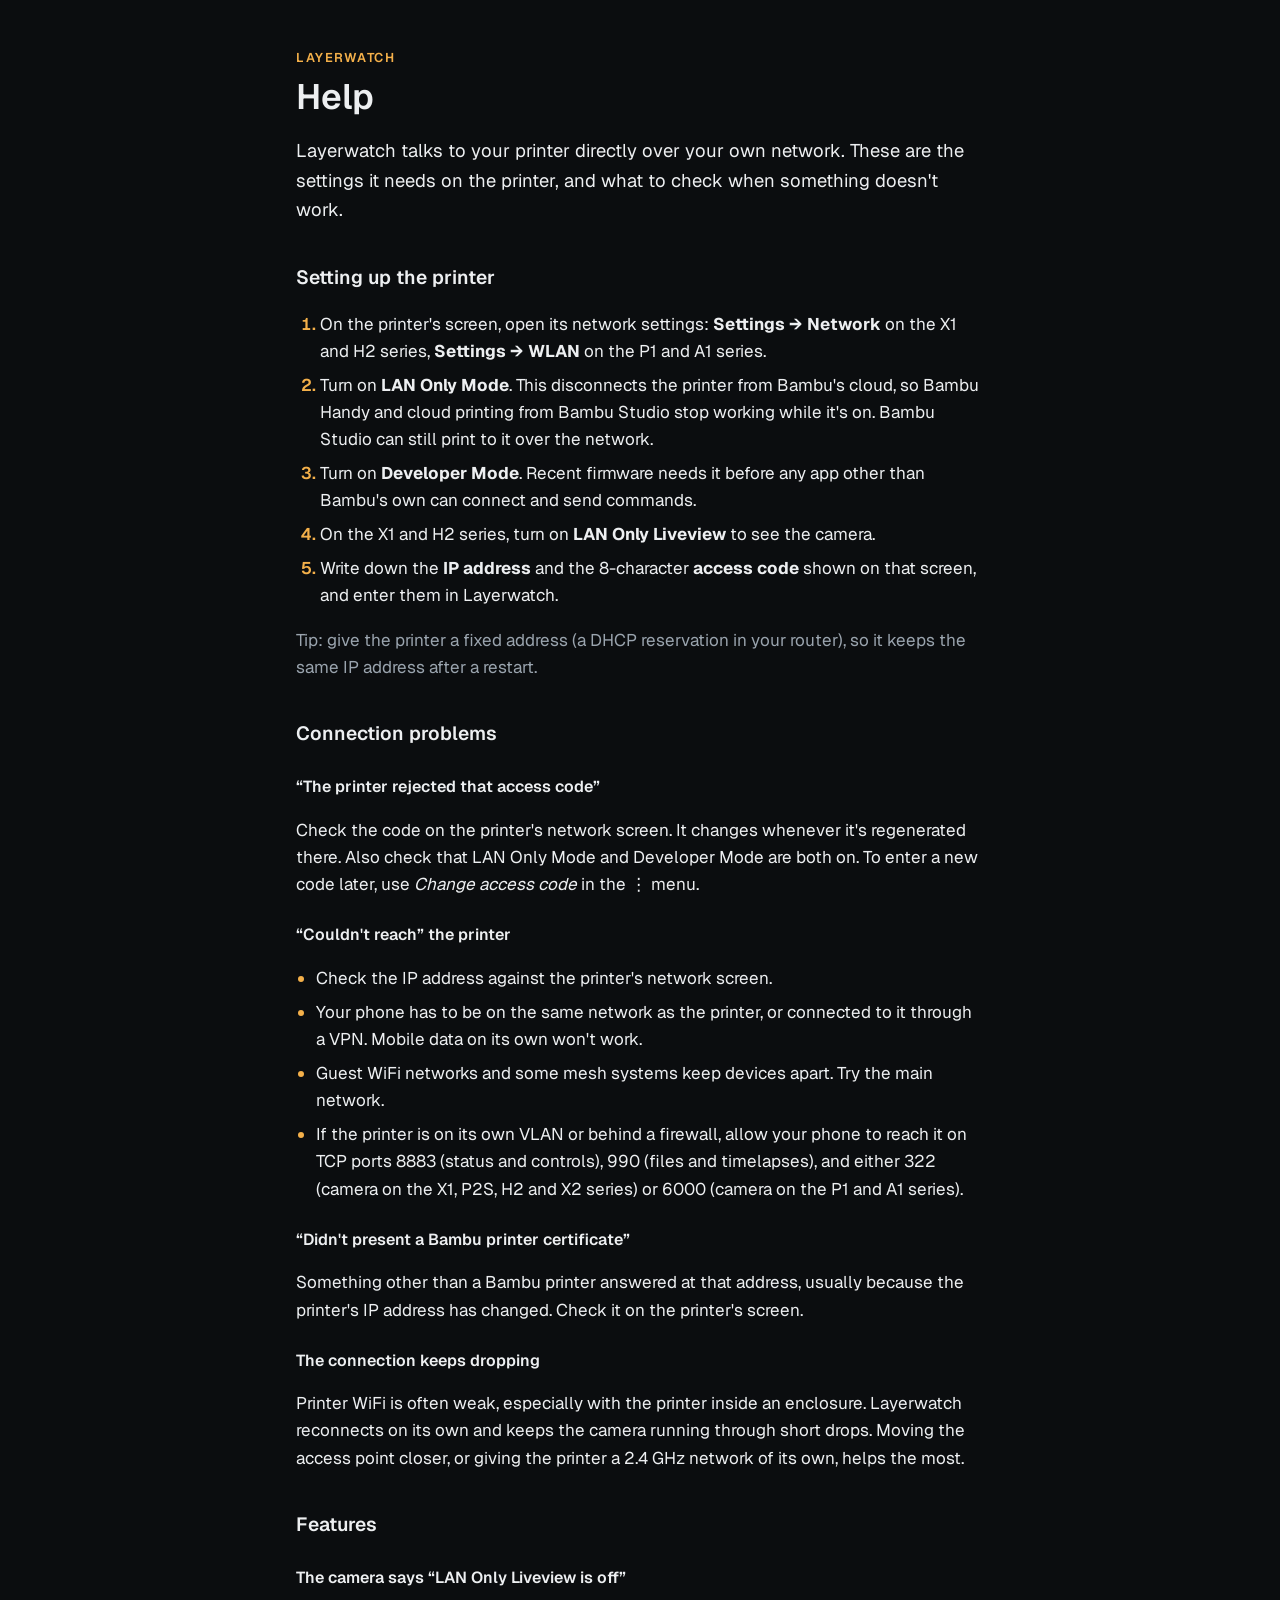
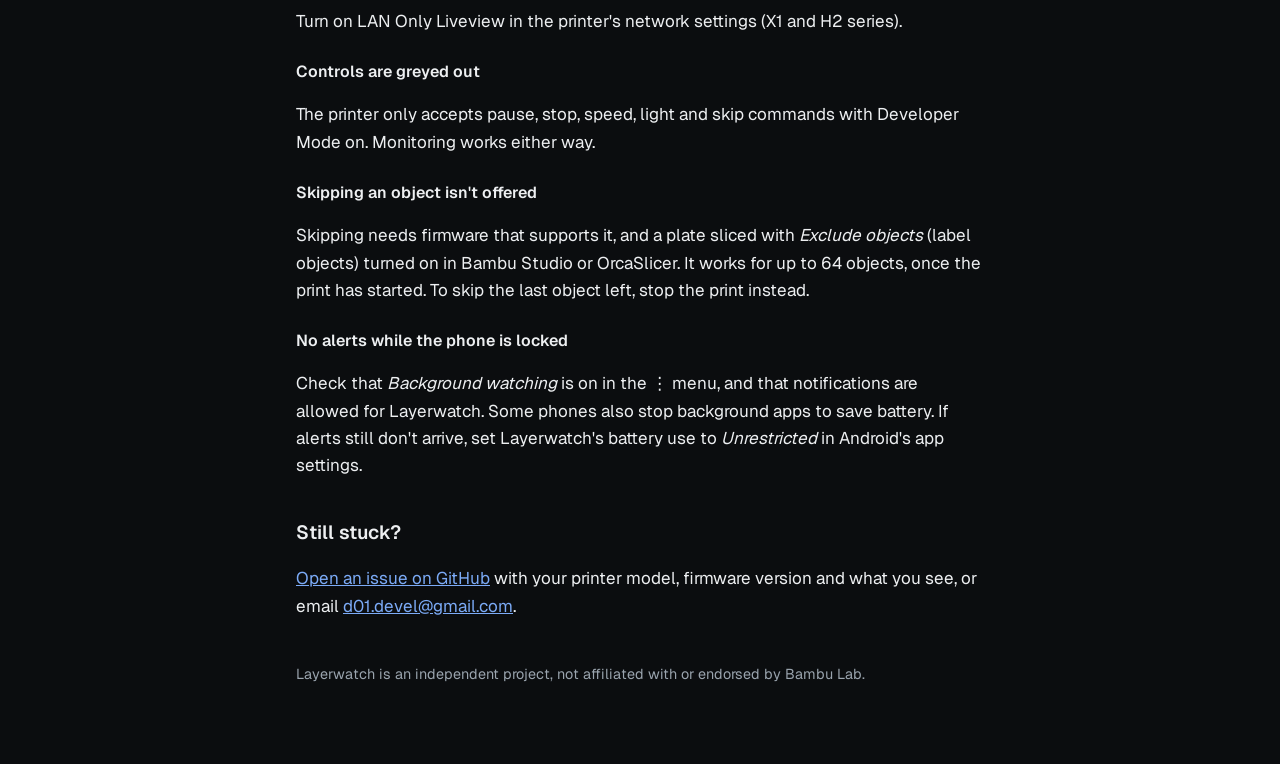
==== docs/help.html @ b4bb6a6b "Website: a help page for setup and connection problems Co-Authored-By: Claude Opus 5.5 <noreply@anth" ====
<!doctype html>
<html lang="en">
<head>
<meta charset="utf-8">
<meta name="viewport" content="width=device-width, initial-scale=1">
<title>Layerwatch Help</title>
<meta name="description" content="Setting up Layerwatch with a Bambu Lab printer, and fixes for common connection problems.">
<link rel="stylesheet" href="style.css">
</head>
<body>
<main>
  <p class="eyebrow"><a href="./">Layerwatch</a></p>
  <h1>Help</h1>
  <p class="lead">Layerwatch talks to your printer directly over your own network. These are
    the settings it needs on the printer, and what to check when something doesn't work.</p>

  <h2 id="setup">Setting up the printer</h2>
  <ol>
    <li>On the printer's screen, open its network settings: <strong>Settings → Network</strong>
      on the X1 and H2 series, <strong>Settings → WLAN</strong> on the P1 and A1 series.</li>
    <li>Turn on <strong>LAN Only Mode</strong>. This disconnects the printer from Bambu's cloud,
      so Bambu Handy and cloud printing from Bambu Studio stop working while it's on. Bambu
      Studio can still print to it over the network.</li>
    <li>Turn on <strong>Developer Mode</strong>. Recent firmware needs it before any app other
      than Bambu's own can connect and send commands.</li>
    <li>On the X1 and H2 series, turn on <strong>LAN Only Liveview</strong> to see the camera.</li>
    <li>Write down the <strong>IP address</strong> and the 8-character <strong>access
      code</strong> shown on that screen, and enter them in Layerwatch.</li>
  </ol>
  <p class="muted">Tip: give the printer a fixed address (a DHCP reservation in your router),
    so it keeps the same IP address after a restart.</p>

  <h2 id="errors">Connection problems</h2>
  <h3>“The printer rejected that access code”</h3>
  <p>Check the code on the printer's network screen. It changes whenever it's regenerated
    there. Also check that LAN Only Mode and Developer Mode are both
    on. To enter a new code later, use <em>Change access code</em> in the ⋮ menu.</p>

  <h3>“Couldn't reach” the printer</h3>
  <ul>
    <li>Check the IP address against the printer's network screen.</li>
    <li>Your phone has to be on the same network as the printer, or connected to it through
      a VPN. Mobile data on its own won't work.</li>
    <li>Guest WiFi networks and some mesh systems keep devices apart. Try the main
      network.</li>
    <li>If the printer is on its own VLAN or behind a firewall, allow your phone to reach it
      on TCP ports 8883 (status and controls), 990 (files and timelapses), and either 322
      (camera on the X1, P2S, H2 and X2 series) or 6000 (camera on the P1 and A1 series).</li>
  </ul>

  <h3>“Didn't present a Bambu printer certificate”</h3>
  <p>Something other than a Bambu printer answered at that address, usually because the
    printer's IP address has changed. Check it on the printer's screen.</p>

  <h3>The connection keeps dropping</h3>
  <p>Printer WiFi is often weak, especially with the printer inside an enclosure. Layerwatch
    reconnects on its own and keeps the camera running through short drops. Moving the
    access point closer, or giving the printer a 2.4 GHz network of its own, helps the
    most.</p>

  <h2 id="features">Features</h2>
  <h3>The camera says “LAN Only Liveview is off”</h3>
  <p>Turn on LAN Only Liveview in the printer's network settings (X1 and H2 series).</p>

  <h3>Controls are greyed out</h3>
  <p>The printer only accepts pause, stop, speed, light and skip commands with Developer Mode
    on. Monitoring works either way.</p>

  <h3>Skipping an object isn't offered</h3>
  <p>Skipping needs firmware that supports it, and a plate sliced with <em>Exclude
    objects</em> (label objects) turned on in Bambu Studio or OrcaSlicer. It works for up to 64
    objects, once the print has started. To skip the last object left, stop the print
    instead.</p>

  <h3>No alerts while the phone is locked</h3>
  <p>Check that <em>Background watching</em> is on in the ⋮ menu, and that notifications are
    allowed for Layerwatch. Some phones also stop background apps to save battery. If alerts
    still don't arrive, set Layerwatch's battery use to <em>Unrestricted</em> in Android's app
    settings.</p>

  <h2 id="contact">Still stuck?</h2>
  <p><a href="https://github.com/d01/layerwatch/issues">Open an issue on GitHub</a> with your
    printer model, firmware version and what you see, or email
    <a href="mailto:d01.devel@gmail.com">d01.devel@gmail.com</a>.</p>

  <p class="muted small">Layerwatch is an independent project, not affiliated with or
    endorsed by Bambu Lab.</p>
</main>
</body>
</html>
---- docs/style.css ----
@import url("https://fonts.googleapis.com/css2?family=Geist:wght@400;600&display=swap");

:root {
  --ground: #0b0d0f;
  --card: #15191d;
  --text: #edeff1;
  --muted: #9aa4ae;
  --amber: #f4b04a;
  --blue: #7cabf7;
  --hairline: #262c32;
}

* { box-sizing: border-box; }

body {
  margin: 0;
  background: var(--ground);
  color: var(--text);
  font: 17px/1.6 Geist, system-ui, sans-serif;
}

main {
  max-width: 720px;
  margin: 0 auto;
  padding: 48px 16px 64px;
}

h1 { font-size: 2.2rem; line-height: 1.2; margin: 0.2em 0 0.3em; font-weight: 600; }
h2 { font-size: 1.2rem; margin: 2em 0 0.5em; font-weight: 600; }
h3 { font-size: 1rem; margin: 1.5em 0 0.3em; font-weight: 600; }
ol { padding-left: 1.4em; }
ol li::marker { font-weight: 600; }
a { color: var(--blue); }
.eyebrow { text-transform: uppercase; letter-spacing: 0.12em; font-size: 0.8rem; font-weight: 600; margin: 0; }
.eyebrow a { color: var(--amber); text-decoration: none; }
.lead { font-size: 1.15rem; }
.muted { color: var(--muted); }
.small { font-size: 0.9rem; margin-top: 3em; }
ul { padding-left: 1.2em; }
li { margin: 0.4em 0; }
li::marker { color: var(--amber); }
.shots { display: grid; grid-template-columns: repeat(auto-fit, minmax(200px, 1fr)); gap: 12px; margin: 32px 0; }
.shots img { width: 100%; border-radius: 14px; border: 1px solid var(--hairline); }
.links { display: flex; flex-wrap: wrap; gap: 12px; margin-top: 24px; }
.links a {
  padding: 10px 18px; border-radius: 999px; text-decoration: none; font-weight: 600;
  background: var(--card); border: 1px solid var(--hairline); color: var(--text);
}
.links a.primary { background: var(--amber); color: #1a1205; border-color: var(--amber); }
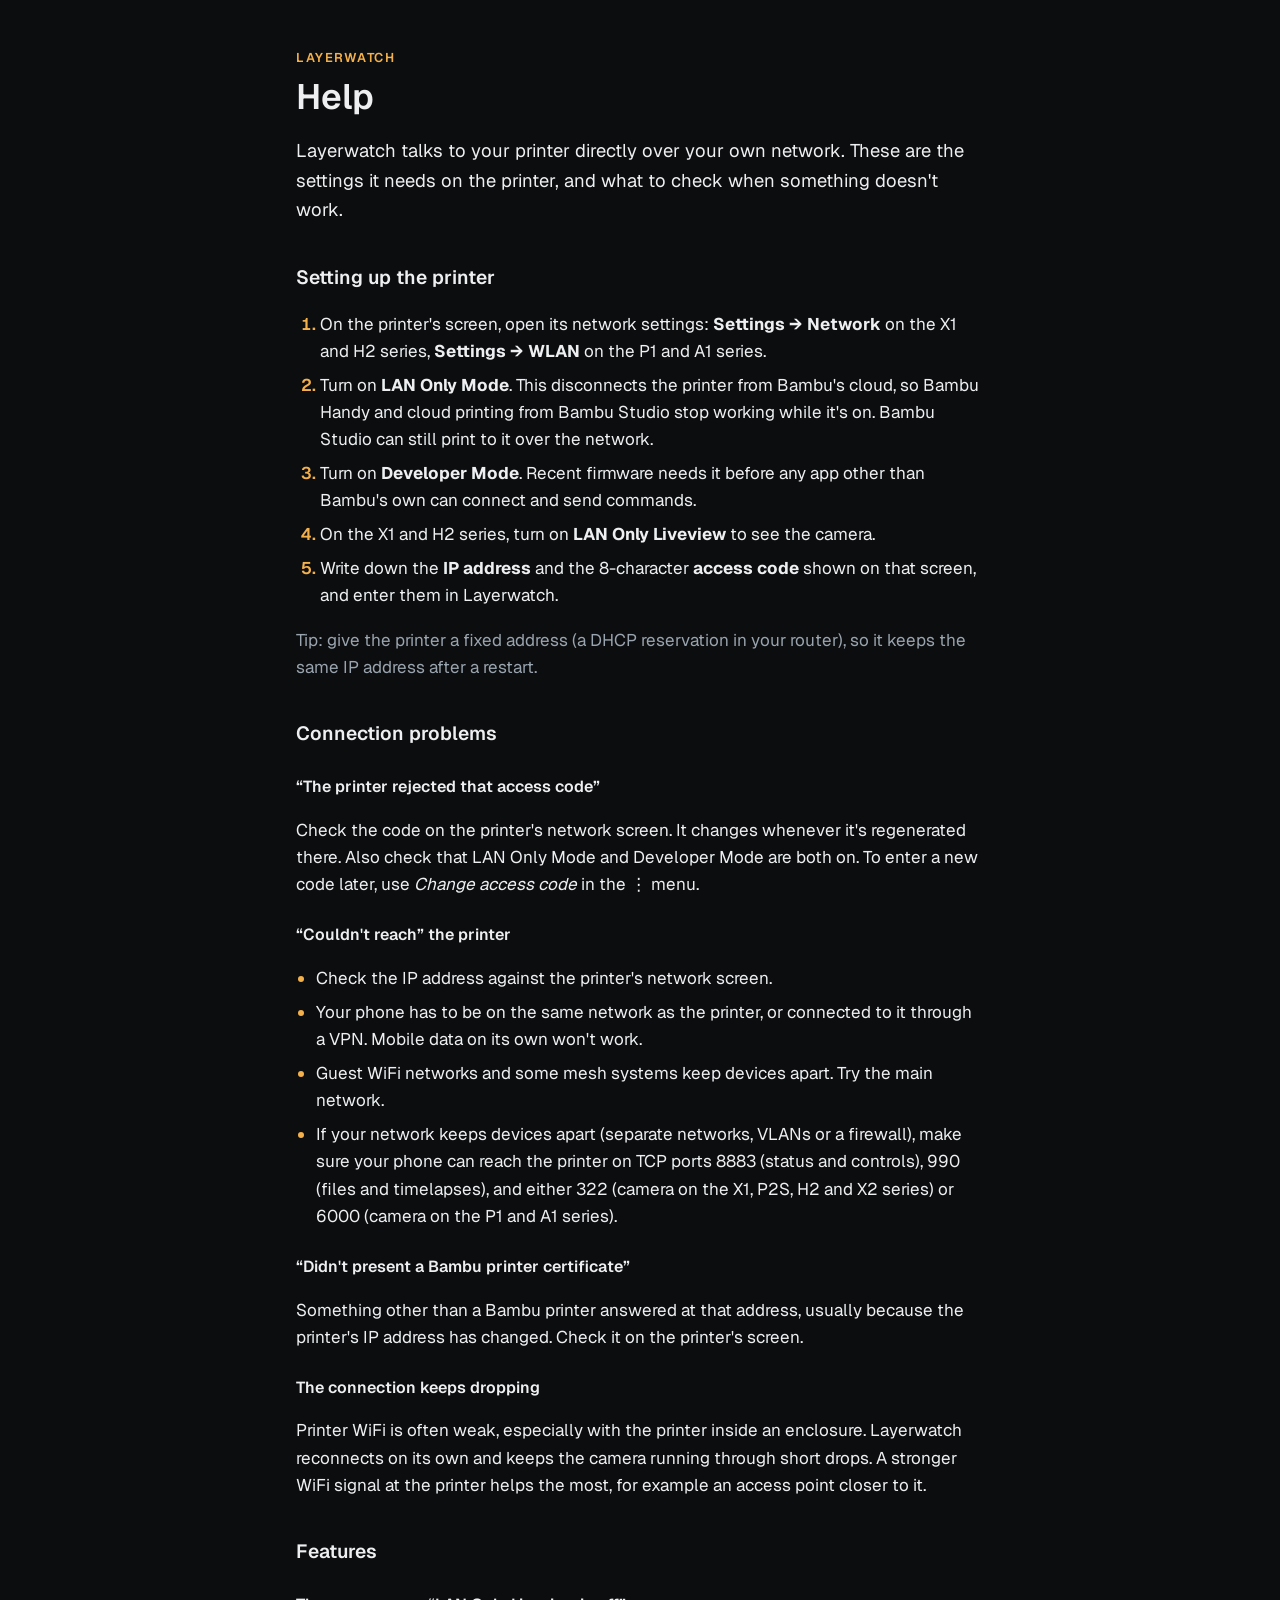
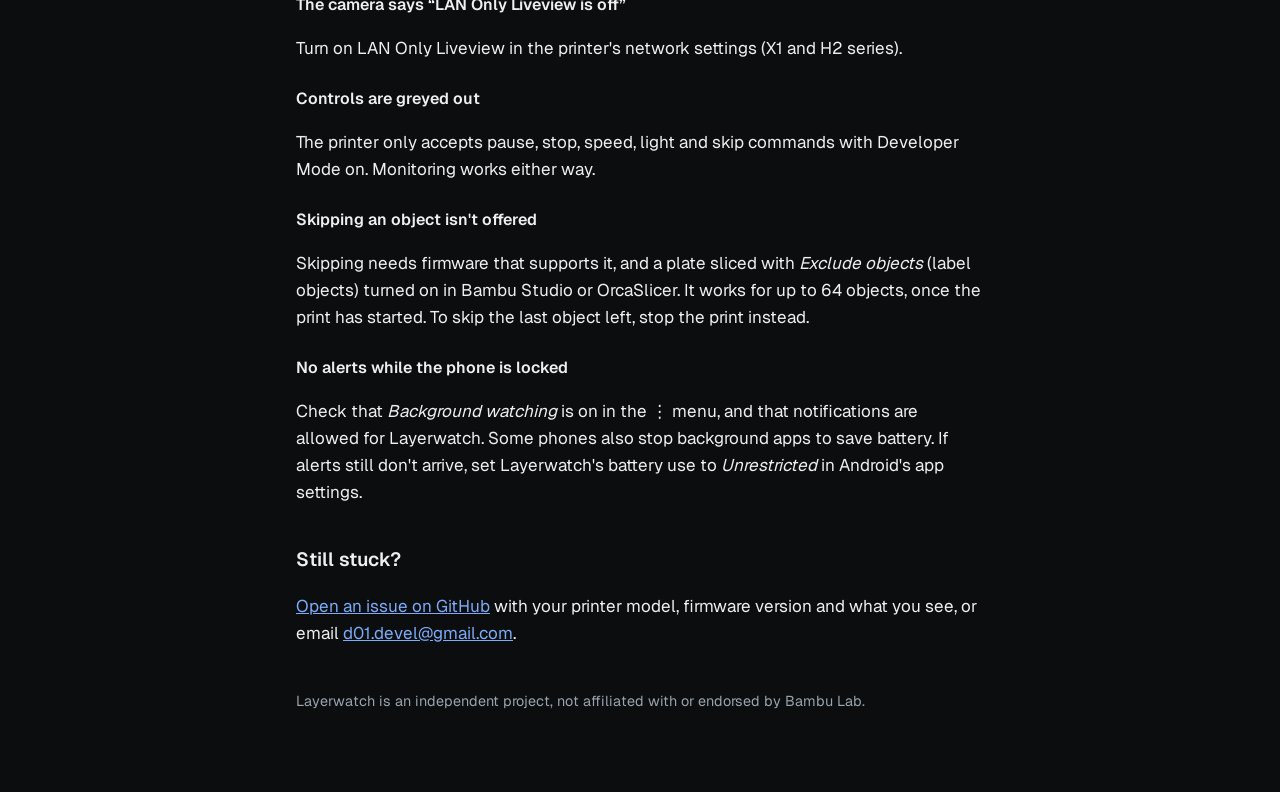
==== commit 6f64a6c6: "Website: a help page for setup and connection problems Co-Authored-By: Claude Opus 5.5 <noreply@anth" ====
--- a/docs/help.html
+++ b/docs/help.html
@@ -43,8 +43,8 @@
       a VPN. Mobile data on its own won't work.</li>
     <li>Guest WiFi networks and some mesh systems keep devices apart. Try the main
       network.</li>
-    <li>If the printer is on its own VLAN or behind a firewall, allow your phone to reach it
-      on TCP ports 8883 (status and controls), 990 (files and timelapses), and either 322
+    <li>If your network keeps devices apart (separate networks, VLANs or a firewall), make
+      sure your phone can reach the printer on TCP ports 8883 (status and controls), 990 (files and timelapses), and either 322
       (camera on the X1, P2S, H2 and X2 series) or 6000 (camera on the P1 and A1 series).</li>
   </ul>
 
@@ -54,9 +54,9 @@
 
   <h3>The connection keeps dropping</h3>
   <p>Printer WiFi is often weak, especially with the printer inside an enclosure. Layerwatch
-    reconnects on its own and keeps the camera running through short drops. Moving the
-    access point closer, or giving the printer a 2.4 GHz network of its own, helps the
-    most.</p>
+    reconnects on its own and keeps the camera running through short drops. A stronger
+    WiFi signal at the printer helps the most, for example an access point closer to
+    it.</p>
 
   <h2 id="features">Features</h2>
   <h3>The camera says “LAN Only Liveview is off”</h3>
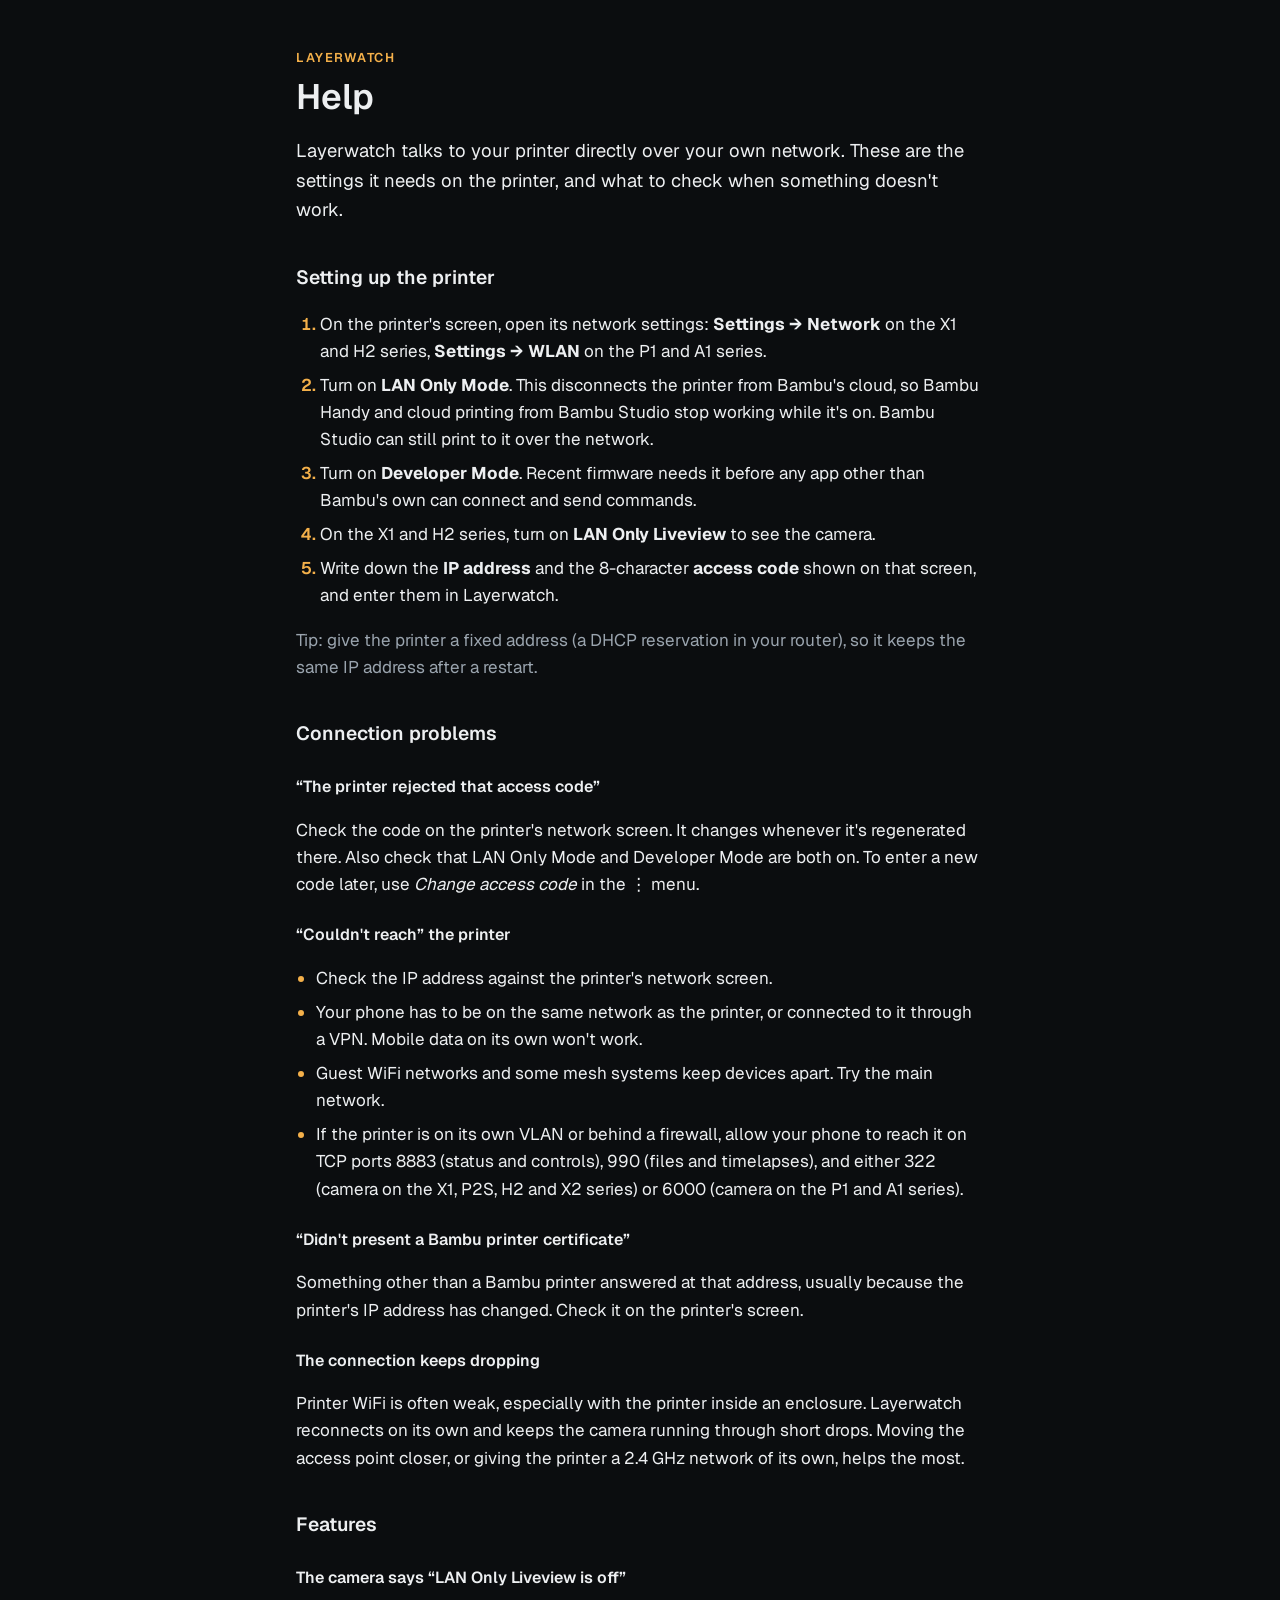
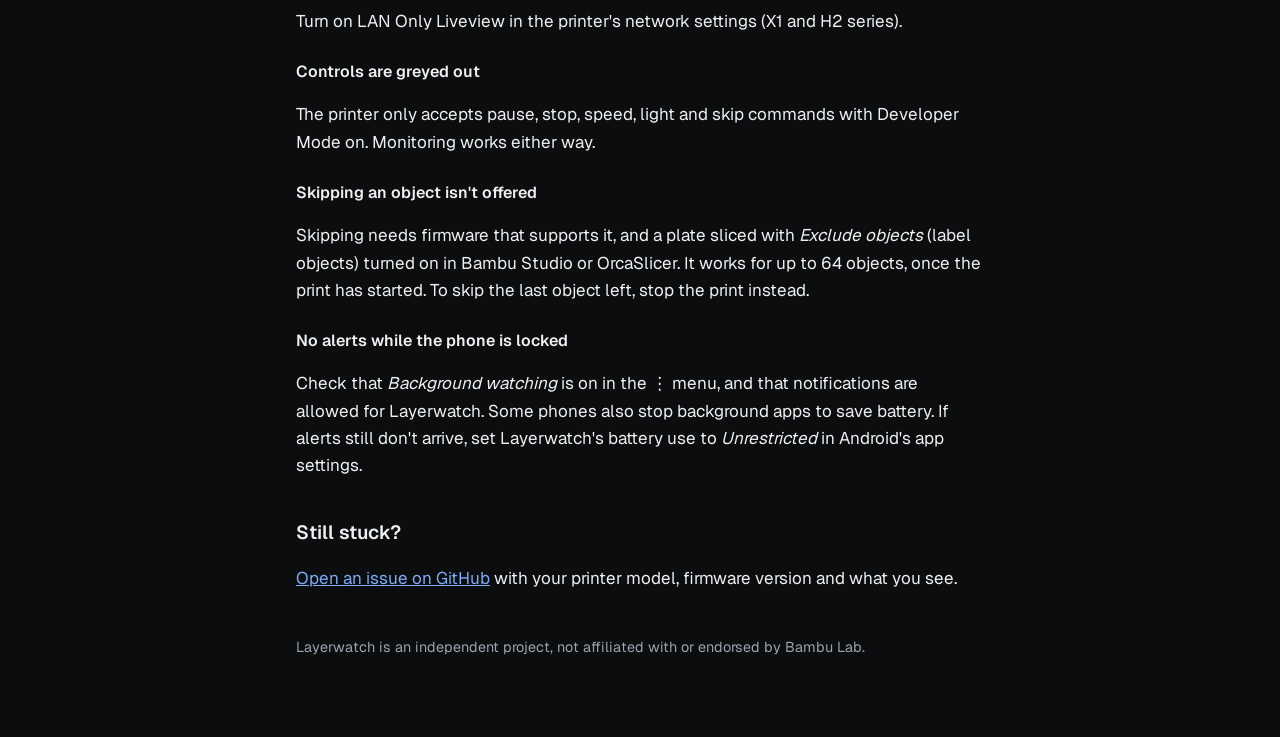
==== commit 6f5c7399: "Help page: point people to GitHub issues only Co-Authored-By: Claude Opus 5.5 <noreply@anthropic.com" ====
--- a/docs/help.html
+++ b/docs/help.html
@@ -43,8 +43,8 @@
       a VPN. Mobile data on its own won't work.</li>
     <li>Guest WiFi networks and some mesh systems keep devices apart. Try the main
       network.</li>
-    <li>If your network keeps devices apart (separate networks, VLANs or a firewall), make
-      sure your phone can reach the printer on TCP ports 8883 (status and controls), 990 (files and timelapses), and either 322
+    <li>If the printer is on its own VLAN or behind a firewall, allow your phone to reach it
+      on TCP ports 8883 (status and controls), 990 (files and timelapses), and either 322
       (camera on the X1, P2S, H2 and X2 series) or 6000 (camera on the P1 and A1 series).</li>
   </ul>
 
@@ -54,9 +54,9 @@
 
   <h3>The connection keeps dropping</h3>
   <p>Printer WiFi is often weak, especially with the printer inside an enclosure. Layerwatch
-    reconnects on its own and keeps the camera running through short drops. A stronger
-    WiFi signal at the printer helps the most, for example an access point closer to
-    it.</p>
+    reconnects on its own and keeps the camera running through short drops. Moving the
+    access point closer, or giving the printer a 2.4 GHz network of its own, helps the
+    most.</p>
 
   <h2 id="features">Features</h2>
   <h3>The camera says “LAN Only Liveview is off”</h3>
@@ -80,8 +80,7 @@
 
   <h2 id="contact">Still stuck?</h2>
   <p><a href="https://github.com/d01/layerwatch/issues">Open an issue on GitHub</a> with your
-    printer model, firmware version and what you see, or email
-    <a href="mailto:d01.devel@gmail.com">d01.devel@gmail.com</a>.</p>
+    printer model, firmware version and what you see.</p>
 
   <p class="muted small">Layerwatch is an independent project, not affiliated with or
     endorsed by Bambu Lab.</p>
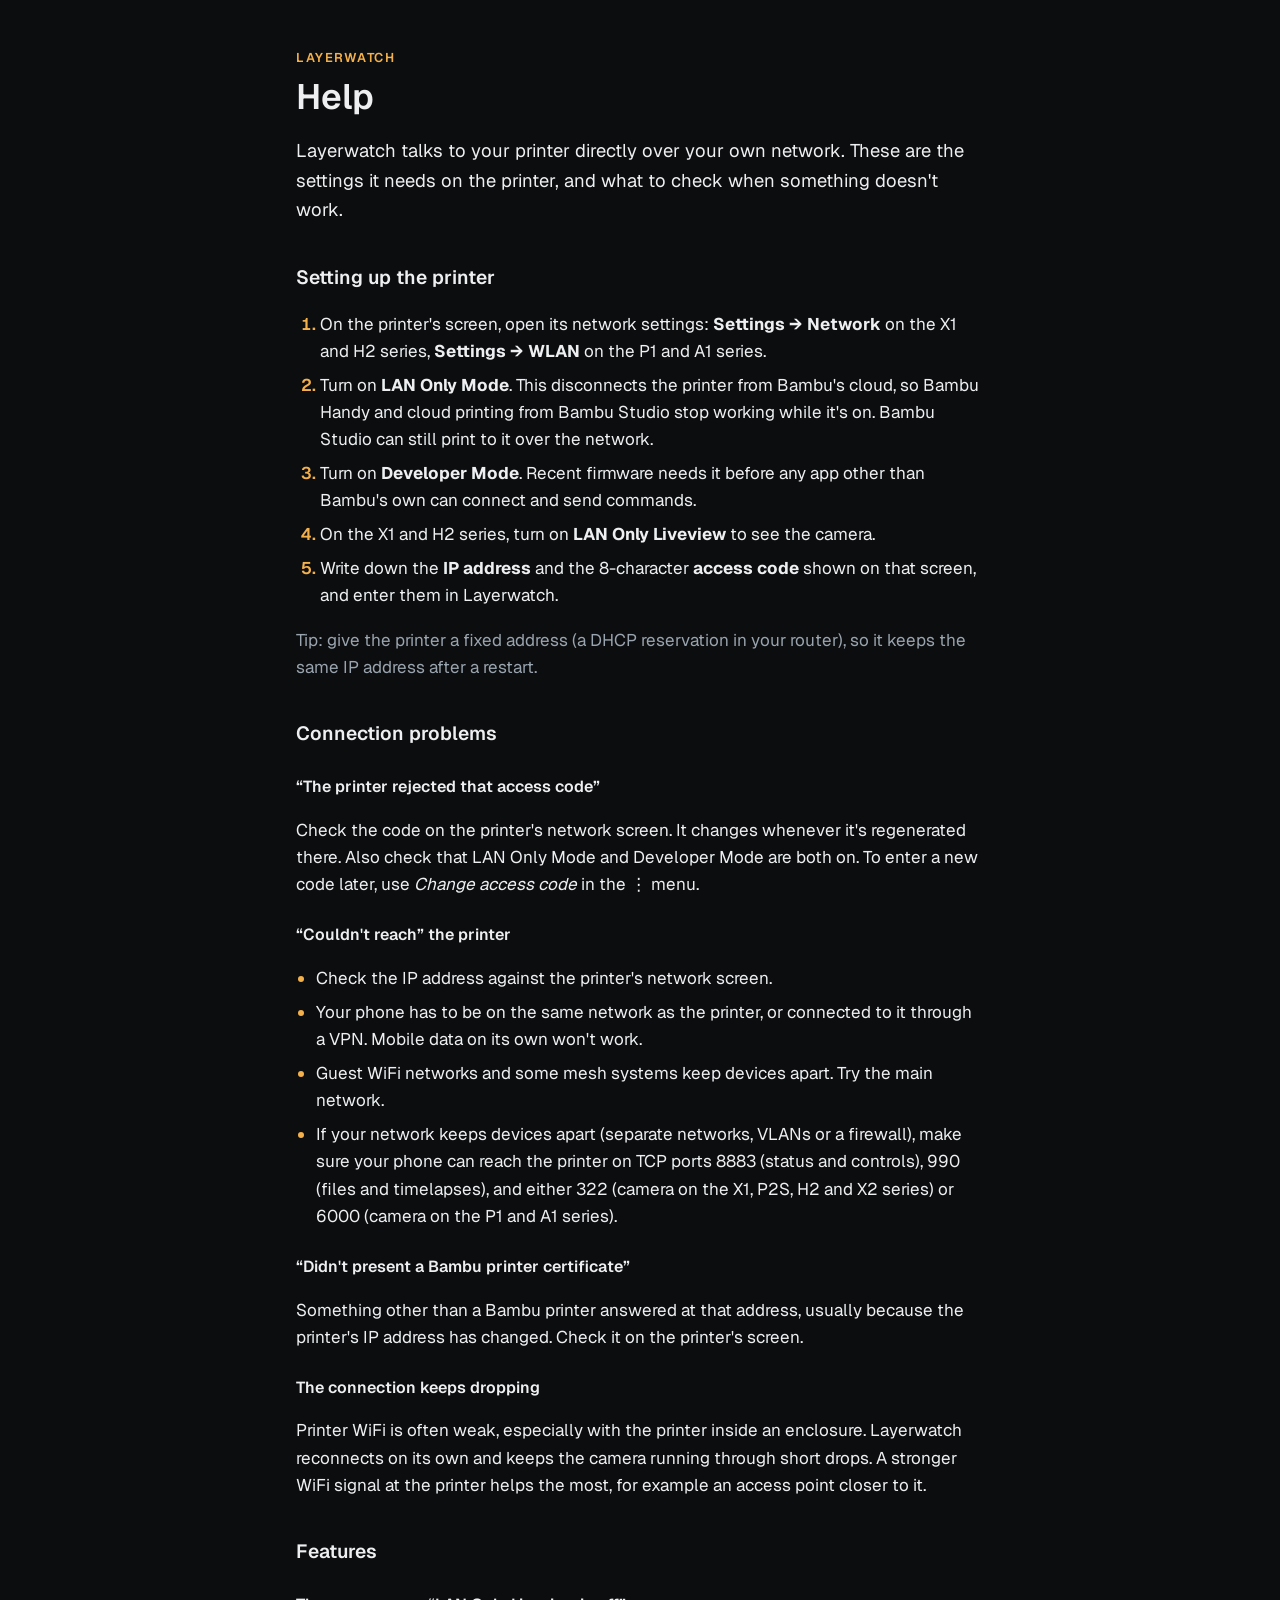
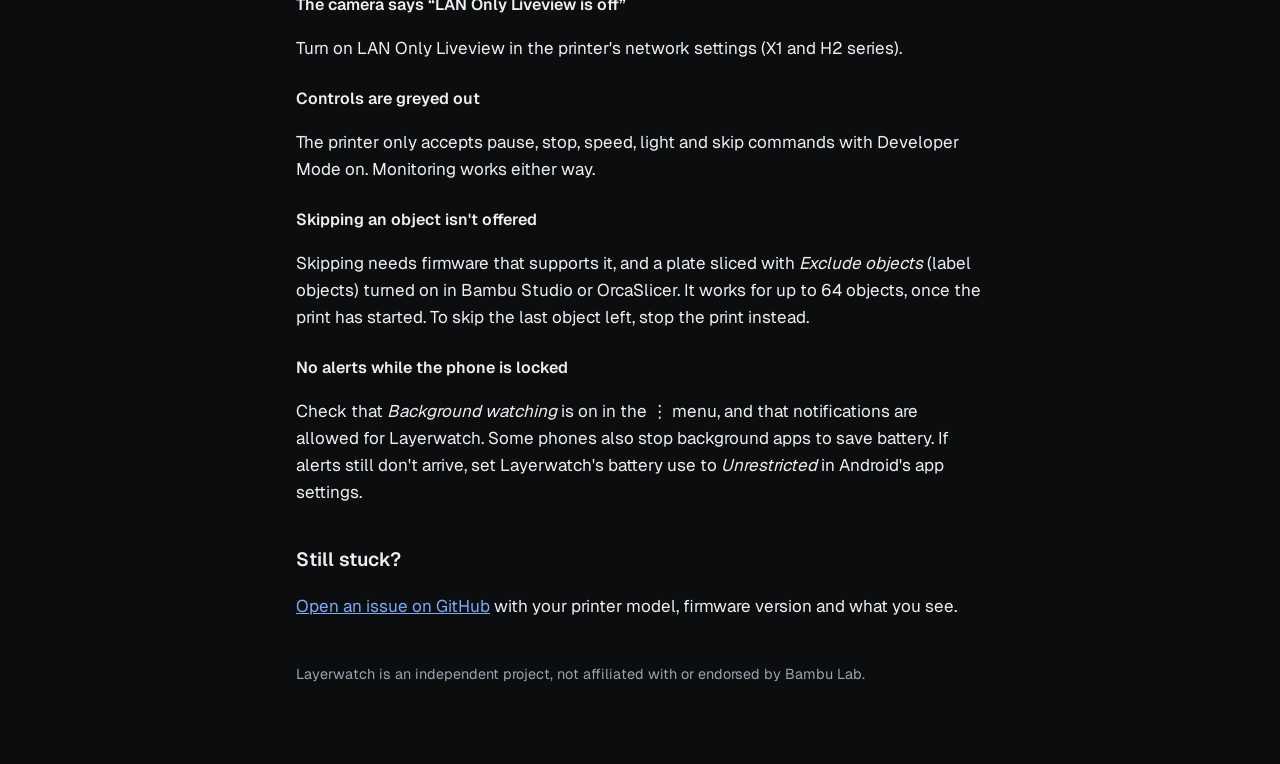
==== commit 424e2766: "Help page: point people to GitHub issues only Co-Authored-By: Claude Opus 5.5 <noreply@anthropic.com" ====
--- a/docs/help.html
+++ b/docs/help.html
@@ -43,8 +43,8 @@
       a VPN. Mobile data on its own won't work.</li>
     <li>Guest WiFi networks and some mesh systems keep devices apart. Try the main
       network.</li>
-    <li>If the printer is on its own VLAN or behind a firewall, allow your phone to reach it
-      on TCP ports 8883 (status and controls), 990 (files and timelapses), and either 322
+    <li>If your network keeps devices apart (separate networks, VLANs or a firewall), make
+      sure your phone can reach the printer on TCP ports 8883 (status and controls), 990 (files and timelapses), and either 322
       (camera on the X1, P2S, H2 and X2 series) or 6000 (camera on the P1 and A1 series).</li>
   </ul>
 
@@ -54,9 +54,9 @@
 
   <h3>The connection keeps dropping</h3>
   <p>Printer WiFi is often weak, especially with the printer inside an enclosure. Layerwatch
-    reconnects on its own and keeps the camera running through short drops. Moving the
-    access point closer, or giving the printer a 2.4 GHz network of its own, helps the
-    most.</p>
+    reconnects on its own and keeps the camera running through short drops. A stronger
+    WiFi signal at the printer helps the most, for example an access point closer to
+    it.</p>
 
   <h2 id="features">Features</h2>
   <h3>The camera says “LAN Only Liveview is off”</h3>
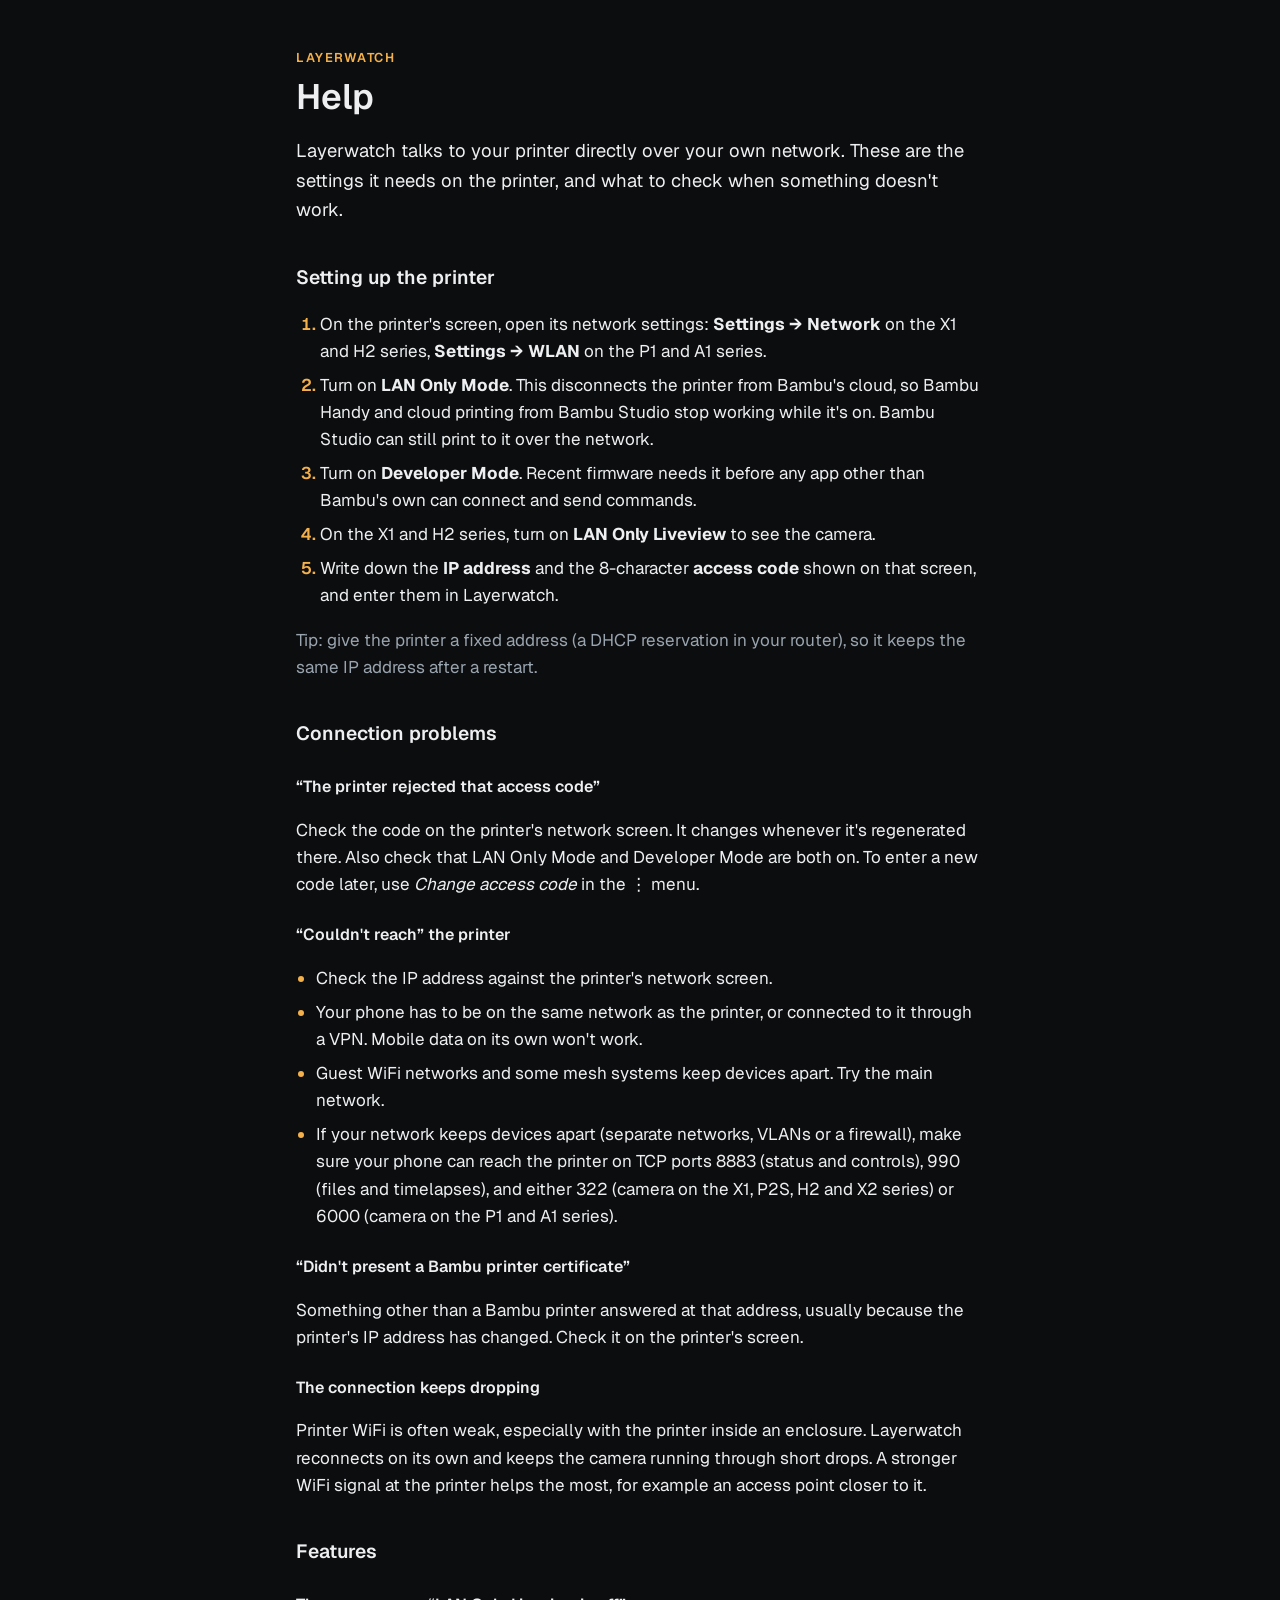
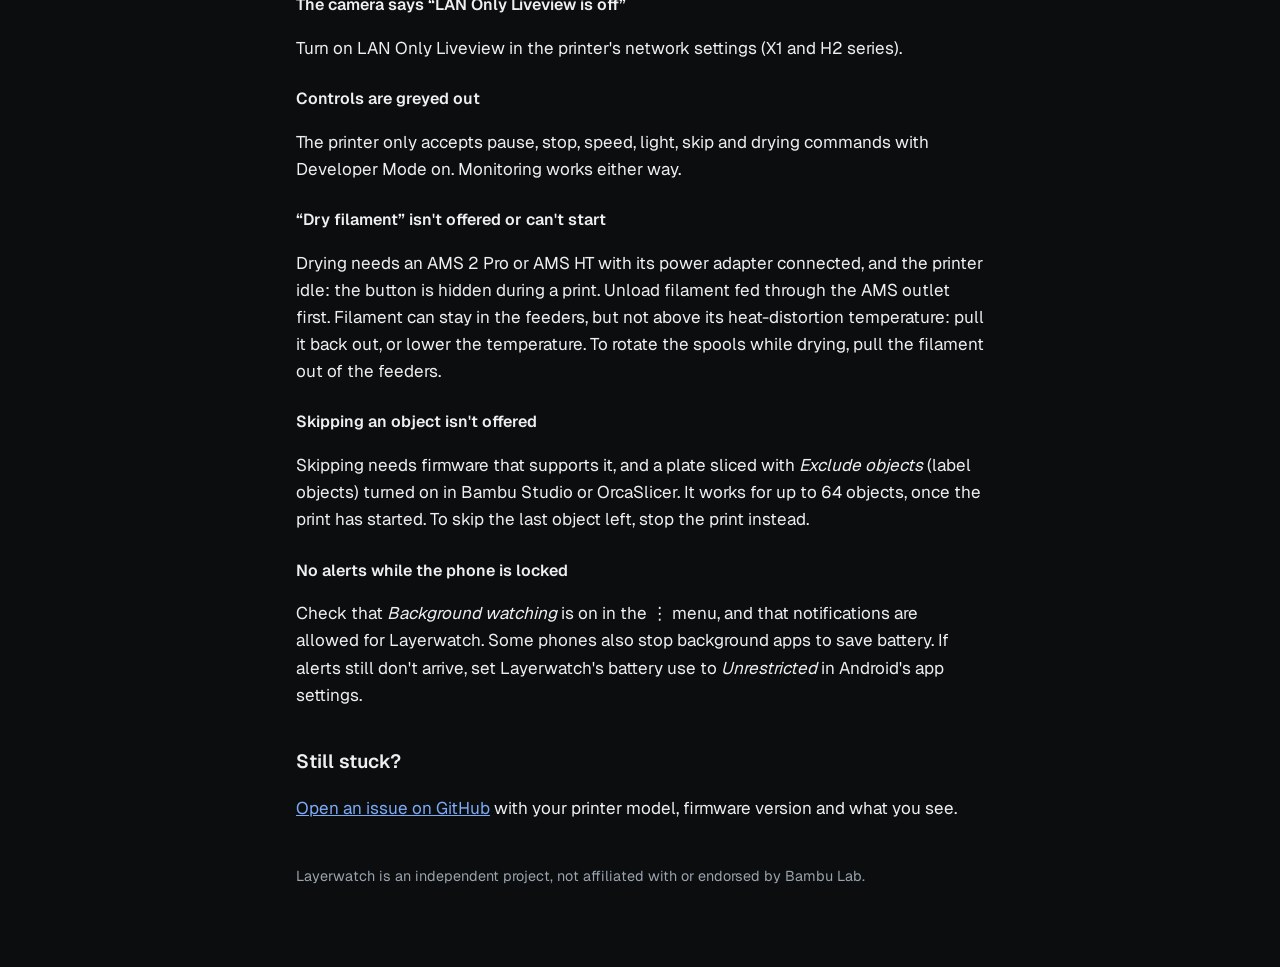
==== commit 66e71aa9: "Docs: describe starting and stopping AMS drying Co-Authored-By: Claude Opus 5.5 <noreply@anthropic.c" ====
--- a/docs/help.html
+++ b/docs/help.html
@@ -63,8 +63,15 @@
   <p>Turn on LAN Only Liveview in the printer's network settings (X1 and H2 series).</p>
 
   <h3>Controls are greyed out</h3>
-  <p>The printer only accepts pause, stop, speed, light and skip commands with Developer Mode
-    on. Monitoring works either way.</p>
+  <p>The printer only accepts pause, stop, speed, light, skip and drying commands with
+    Developer Mode on. Monitoring works either way.</p>
+
+  <h3>“Dry filament” isn't offered or can't start</h3>
+  <p>Drying needs an AMS 2 Pro or AMS HT with its power adapter connected, and the printer
+    idle: the button is hidden during a print. Unload filament fed through the AMS outlet
+    first. Filament can stay in the feeders, but not above its heat-distortion temperature:
+    pull it back out, or lower the temperature. To rotate the spools while drying, pull the
+    filament out of the feeders.</p>
 
   <h3>Skipping an object isn't offered</h3>
   <p>Skipping needs firmware that supports it, and a plate sliced with <em>Exclude
